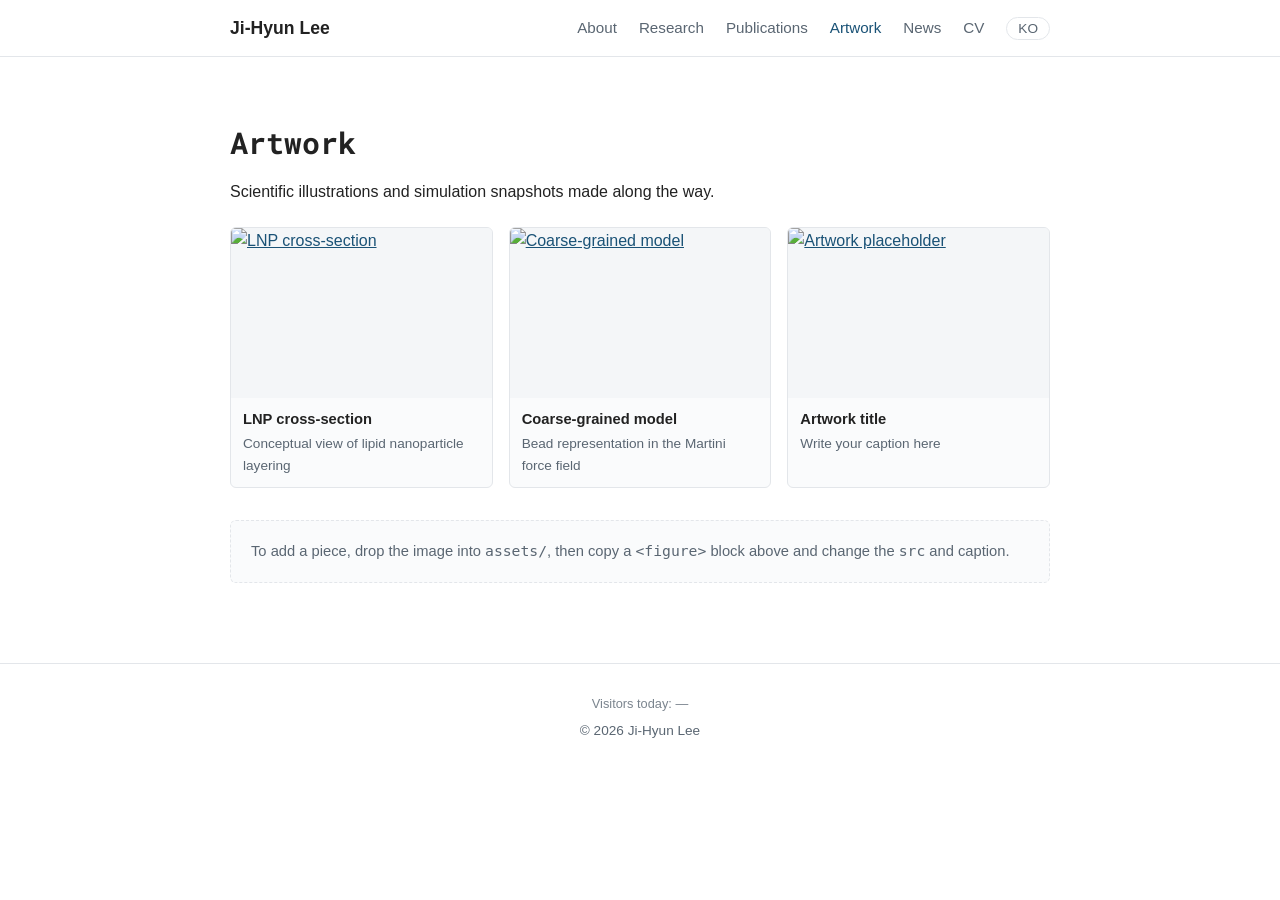
==== artwork.html @ 67d5952c "Add files via upload" ====
<!DOCTYPE html>
<html lang="en">
<head>
<meta charset="UTF-8">
<meta name="viewport" content="width=device-width, initial-scale=1">
<title>Ji-Hyun Lee - Artwork</title>
<meta name="description" content="Personal research homepage of Ji-Hyun Lee, PhD candidate in Biomedical Engineering at UNIST.">
<link rel="alternate" hreflang="ko" href="artwork.ko.html">
<link rel="stylesheet" href="style.css">
</head>
<body>
<header>
<nav>
<a class="site-name" href="index.html">Ji-Hyun Lee</a>
<ul>
<li><a href="index.html">About</a></li>
<li><a href="research.html">Research</a></li>
<li><a href="publications.html">Publications</a></li>
<li><a class="active" href="artwork.html">Artwork</a></li>
<li><a href="news.html">News</a></li>
<li><a href="cv.html">CV</a></li>
<li><a class="lang-switch" href="artwork.ko.html">KO</a></li>
</ul>
</nav>
</header>

<main>
<h1>Artwork</h1>
<p>Scientific illustrations and simulation snapshots made along the way.</p>

<div class="gallery">
<figure>
<a href="assets/research-lnp.svg" target="_blank" rel="noopener"><img src="assets/research-lnp.svg" alt="LNP cross-section"></a>
<figcaption><strong>LNP cross-section</strong>Conceptual view of lipid nanoparticle layering</figcaption>
</figure>
<figure>
<a href="assets/research-md.svg" target="_blank" rel="noopener"><img src="assets/research-md.svg" alt="Coarse-grained model"></a>
<figcaption><strong>Coarse-grained model</strong>Bead representation in the Martini force field</figcaption>
</figure>
<figure>
<a href="assets/research-artwork.svg" target="_blank" rel="noopener"><img src="assets/research-artwork.svg" alt="Artwork placeholder"></a>
<figcaption><strong>Artwork title</strong>Write your caption here</figcaption>
</figure>
</div>

<div class="empty-state">
To add a piece, drop the image into <code>assets/</code>, then copy a <code>&lt;figure&gt;</code> block above and change the <code>src</code> and caption.
</div>
</main>

<footer>
<p class="visit-count">Visitors today: <span id="visit-count">&hellip;</span></p>
&copy; <span id="year"></span> Ji-Hyun Lee</footer>
<script src="main.js"></script>
</body>
</html>
---- style.css ----
@import url('https://fonts.googleapis.com/css2?family=Roboto+Mono:wght@400;500;600;700&display=swap');

:root {
  --max-width: 860px;
  --accent: #1a5276;
  --text: #222;
  --muted: #5a6672;
  --border: #e3e6ea;
  --bg: #ffffff;
  --soft: #eef4f8;
}

* { box-sizing: border-box; }

body {
  margin: 0;
  font-family: "Segoe UI", -apple-system, BlinkMacSystemFont, "Apple SD Gothic Neo",
               Roboto, "Noto Sans KR", Helvetica, Arial, sans-serif;
  color: var(--text);
  background: var(--bg);
  line-height: 1.6;
}

/* ---------- header / nav ---------- */
header {
  border-bottom: 1px solid var(--border);
  position: sticky;
  top: 0;
  background: rgba(255, 255, 255, 0.95);
  backdrop-filter: blur(4px);
  z-index: 10;
}

nav {
  max-width: var(--max-width);
  margin: 0 auto;
  display: flex;
  align-items: center;
  justify-content: space-between;
  gap: 12px;
  padding: 14px 20px;
  flex-wrap: wrap;
}

nav .site-name {
  font-weight: 600;
  font-size: 1.1rem;
  text-decoration: none;
  color: var(--text);
}

nav ul {
  list-style: none;
  display: flex;
  align-items: center;
  gap: 22px;
  margin: 0;
  padding: 0;
  flex-wrap: wrap;
}

nav ul li a {
  text-decoration: none;
  color: var(--muted);
  font-size: 0.95rem;
}

nav ul li a:hover,
nav ul li a.active { color: var(--accent); }

nav ul li a.lang-switch {
  border: 1px solid var(--border);
  border-radius: 999px;
  padding: 3px 11px;
  font-size: 0.85rem;
}

nav ul li a.lang-switch:hover {
  background: var(--soft);
  color: var(--accent);
}

/* ---------- layout ---------- */
main {
  max-width: var(--max-width);
  margin: 0 auto;
  padding: 40px 20px 80px;
}

h1 {
  font-family: "Roboto Mono", "Segoe UI", -apple-system, BlinkMacSystemFont, Roboto, Helvetica, Arial, sans-serif;
  font-size: 1.9rem;
  margin-bottom: 0.4em;
}

h2 {
  font-size: 1.3rem;
  margin-top: 2em;
  border-bottom: 1px solid var(--border);
  padding-bottom: 6px;
}

h3 { font-size: 1.1rem; margin-bottom: 0.3em; }

p { margin: 0.8em 0; }

a { color: var(--accent); }

img { max-width: 100%; }

/* ---------- profile block ---------- */
.profile {
  display: flex;
  gap: 28px;
  align-items: center;
  margin-bottom: 1.5em;
}

.profile-photo-wrap {
  width: 220px;
  height: 220px;
  border-radius: 50%;
  overflow: hidden;
  flex-shrink: 0;
  background: #f4f6f8;
}

.profile-photo-wrap .profile-photo {
  width: 100%;
  height: 100%;
  object-fit: cover;
  display: block;
}

.profile-info { flex: 1; min-width: 0; }

@media (max-width: 600px) {
  .profile { flex-direction: column; align-items: flex-start; }
  .profile-photo-wrap { width: 170px; height: 170px; }
}

.quick-facts {
  display: grid;
  grid-template-columns: auto 1fr;
  column-gap: 14px;
  row-gap: 6px;
  margin: 14px 0;
  font-size: 0.92rem;
}

.quick-facts dt {
  color: var(--muted);
  font-weight: 600;
  white-space: nowrap;
}

.quick-facts dd { margin: 0; }

.cv-social-row {
  display: flex;
  align-items: center;
  gap: 8px;
  flex-wrap: wrap;
  margin: 10px 0 4px;
}

.cv-link {
  display: inline-flex;
  align-items: center;
  gap: 4px;
  padding: 5px 10px;
  font-weight: 500;
  font-size: 0.78rem;
  text-decoration: none;
  border: 1px solid var(--border);
  border-radius: 999px;
  color: var(--accent);
}

.cv-link:hover { background: var(--soft); }

ul.philosophy { margin: 0.8em 0; padding-left: 1.3em; }

/* ---------- research ---------- */
.tag-cloud {
  display: flex;
  flex-wrap: wrap;
  gap: 8px;
  margin: 1em 0 2em;
}

.tag {
  background: var(--soft);
  color: var(--accent);
  border: 1px solid var(--border);
  padding: 4px 12px;
  border-radius: 999px;
  font-size: 0.85rem;
  font-weight: 500;
}

.research-item {
  display: flex;
  gap: 20px;
  margin: 1.8em 0;
  flex-wrap: wrap;
}

.research-item img {
  width: 220px;
  height: 160px;
  object-fit: contain;
  background: #f4f6f8;
  border: 1px solid var(--border);
  border-radius: 6px;
  flex-shrink: 0;
}

.research-item .text { flex: 1; min-width: 240px; }

/* ---------- publications ---------- */
.pub-year {
  margin-top: 1.6em;
  font-size: 1.05rem;
  border-bottom: none;
  color: var(--muted);
}

.pub-list { padding-left: 1.2em; }
.pub-list li { margin-bottom: 0.9em; }

.highlight-list {
  list-style: none;
  padding: 0;
  margin: 1em 0 2em;
  display: flex;
  flex-direction: column;
  gap: 12px;
}

.highlight-item {
  border: 1px solid var(--border);
  border-left: 4px solid var(--accent);
  border-radius: 6px;
  padding: 12px 16px;
  background: #fafbfc;
}

.highlight-badge {
  display: inline-block;
  font-size: 0.7rem;
  font-weight: 700;
  letter-spacing: 0.03em;
  text-transform: uppercase;
  color: #fff;
  background: var(--accent);
  padding: 2px 8px;
  border-radius: 4px;
  margin-bottom: 6px;
}

.if-badge {
  display: inline-block;
  font-size: 0.7rem;
  font-weight: 600;
  color: var(--muted);
  background: var(--soft);
  border: 1px solid var(--border);
  padding: 2px 8px;
  border-radius: 4px;
  margin-bottom: 6px;
}

.pub-badges {
  display: inline-flex;
  flex-wrap: wrap;
  gap: 6px;
  margin-left: 4px;
  vertical-align: middle;
}

.badge {
  display: inline-block;
  font-size: 0.7rem;
  font-weight: 600;
  padding: 2px 9px;
  border-radius: 999px;
  white-space: nowrap;
  line-height: 1.7;
}

a.badge { text-decoration: none; }

.badge-link { background: var(--soft); color: var(--accent); border: 1px solid #cfe0ea; }
.badge-link:hover { background: #dceaf3; }
.badge-oral { background: #fdf3e0; color: #8a5a00; border: 1px solid #f0d9a8; }
.badge-choice { background: #eafaf0; color: #1f7a4d; border: 1px solid #bfe8d1; }
.badge-choice:hover { background: #ddf5e8; }
.badge-featured { background: #f1eefb; color: #5b3fa0; border: 1px solid #d9d0f0; }
.badge-award { background: #fdecec; color: #a23b3b; border: 1px solid #f3caca; }

/* ---------- news ---------- */
.news-item {
  display: flex;
  gap: 18px;
  padding: 14px 0;
  border-bottom: 1px solid var(--border);
}

.news-date {
  flex-shrink: 0;
  width: 90px;
  color: var(--muted);
  font-size: 0.9rem;
  font-weight: 600;
}

.news-photos {
  display: flex;
  flex-wrap: wrap;
  gap: 10px;
  margin-top: 10px;
}

.news-photo {
  width: 180px;
  height: 130px;
  object-fit: cover;
  border-radius: 6px;
  border: 1px solid var(--border);
}

/* ---------- notes ---------- */
.note-item {
  padding: 22px 0;
  border-bottom: 1px solid var(--border);
}

.note-item:last-child { border-bottom: none; }
.note-meta { margin-bottom: 4px; }

.note-date {
  color: var(--muted);
  font-size: 0.85rem;
  font-weight: 600;
  text-transform: uppercase;
  letter-spacing: 0.03em;
}

.note-title { margin: 4px 0 8px; }

.note-item code {
  background: #f4f6f8;
  padding: 1px 6px;
  border-radius: 4px;
  font-size: 0.9em;
}

/* ---------- footer ---------- */
footer {
  text-align: center;
  color: var(--muted);
  font-size: 0.85rem;
  padding: 30px 20px;
  border-top: 1px solid var(--border);
}

.visit-count {
  margin: 0 0 6px;
  font-size: 0.8rem;
  color: var(--muted);
  opacity: 0.8;
}

/* ---------- artwork gallery ---------- */
.gallery {
  display: grid;
  grid-template-columns: repeat(auto-fill, minmax(220px, 1fr));
  gap: 16px;
  margin: 1.4em 0 2em;
}

.gallery figure {
  margin: 0;
  border: 1px solid var(--border);
  border-radius: 6px;
  overflow: hidden;
  background: #fafbfc;
}

.gallery img {
  display: block;
  width: 100%;
  height: 170px;
  object-fit: cover;
  background: #f4f6f8;
}

.gallery figcaption {
  padding: 10px 12px;
  font-size: 0.85rem;
  color: var(--muted);
}

.gallery figcaption strong {
  display: block;
  color: var(--text);
  font-size: 0.92rem;
  margin-bottom: 2px;
}

/* ---------- CV ---------- */
.cv-entry {
  display: flex;
  gap: 18px;
  padding: 12px 0;
  border-bottom: 1px solid var(--border);
}

.cv-entry:last-child { border-bottom: none; }

.cv-when {
  flex-shrink: 0;
  width: 120px;
  color: var(--muted);
  font-size: 0.9rem;
  font-weight: 600;
}

.cv-what { flex: 1; min-width: 0; }
.cv-what .where { color: var(--muted); font-size: 0.9rem; }

@media (max-width: 520px) {
  .cv-entry, .news-item { flex-direction: column; gap: 4px; }
  .cv-when, .news-date { width: auto; }
}

/* ---------- misc ---------- */
.empty-state {
  border: 1px dashed var(--border);
  border-radius: 6px;
  padding: 18px 20px;
  color: var(--muted);
  font-size: 0.92rem;
  background: #fafbfc;
}

.lead { font-size: 1.02rem; }

.tagline {
  font-family: "Roboto Mono", "Segoe UI", -apple-system, BlinkMacSystemFont, Roboto, Helvetica, Arial, sans-serif;
  font-size: 1.35rem;
  font-weight: 700;
  line-height: 1.35;
  margin: 1.6em 0 0.6em;
  color: var(--accent);
}
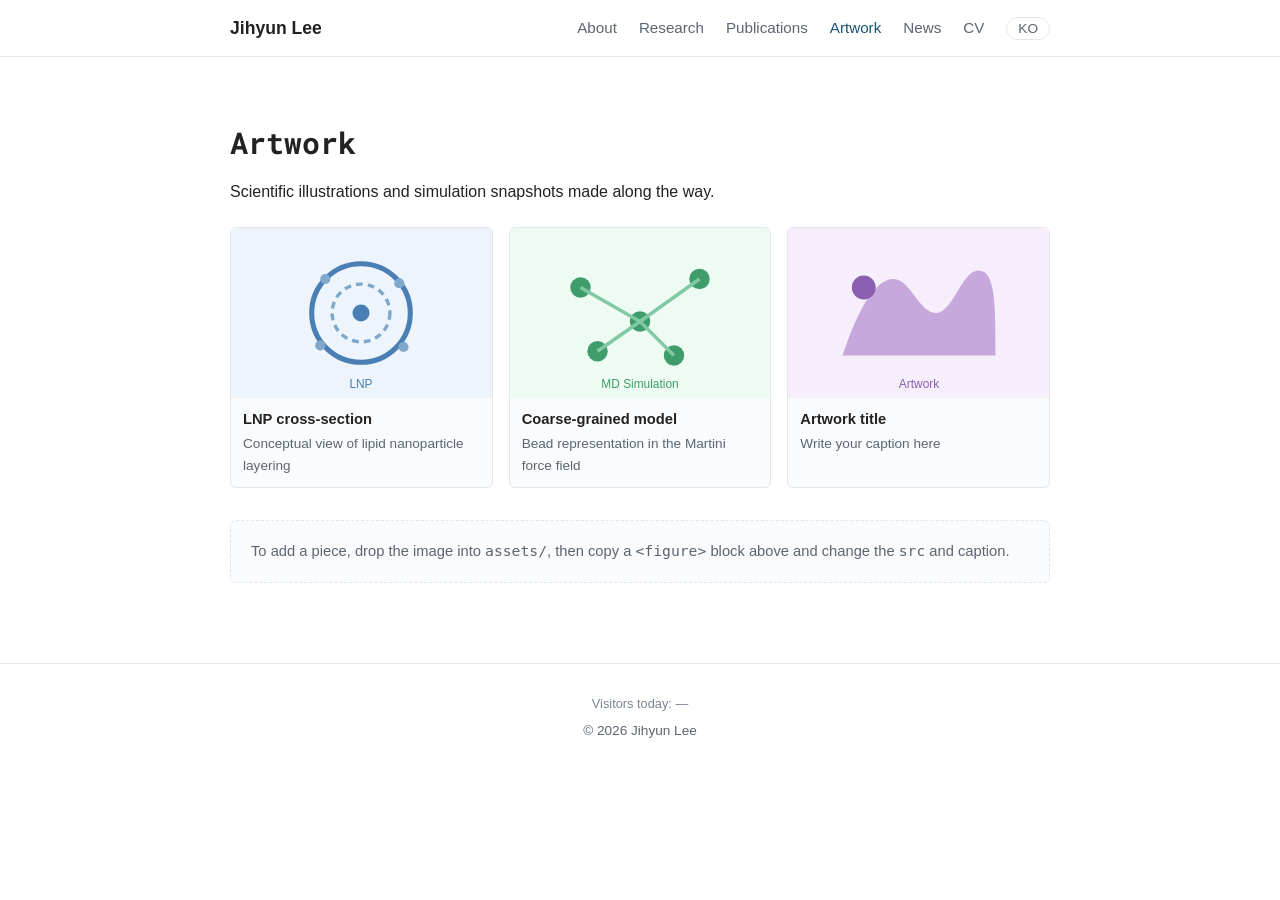
==== commit f9e8c109: "Rename Ji-Hyun Lee to Jihyun Lee across all pages Co-Authored-By: Claude Fable 5 <noreply@anthropic." ====
--- a/artwork.html
+++ b/artwork.html
@@ -3,15 +3,15 @@
 <head>
 <meta charset="UTF-8">
 <meta name="viewport" content="width=device-width, initial-scale=1">
-<title>Ji-Hyun Lee - Artwork</title>
-<meta name="description" content="Personal research homepage of Ji-Hyun Lee, PhD candidate in Biomedical Engineering at UNIST.">
+<title>Jihyun Lee - Artwork</title>
+<meta name="description" content="Personal research homepage of Jihyun Lee, PhD candidate in Biomedical Engineering at UNIST.">
 <link rel="alternate" hreflang="ko" href="artwork.ko.html">
 <link rel="stylesheet" href="style.css">
 </head>
 <body>
 <header>
 <nav>
-<a class="site-name" href="index.html">Ji-Hyun Lee</a>
+<a class="site-name" href="index.html">Jihyun Lee</a>
 <ul>
 <li><a href="index.html">About</a></li>
 <li><a href="research.html">Research</a></li>
@@ -50,7 +50,7 @@
 
 <footer>
 <p class="visit-count">Visitors today: <span id="visit-count">&hellip;</span></p>
-&copy; <span id="year"></span> Ji-Hyun Lee</footer>
+&copy; <span id="year"></span> Jihyun Lee</footer>
 <script src="main.js"></script>
 </body>
 </html>
